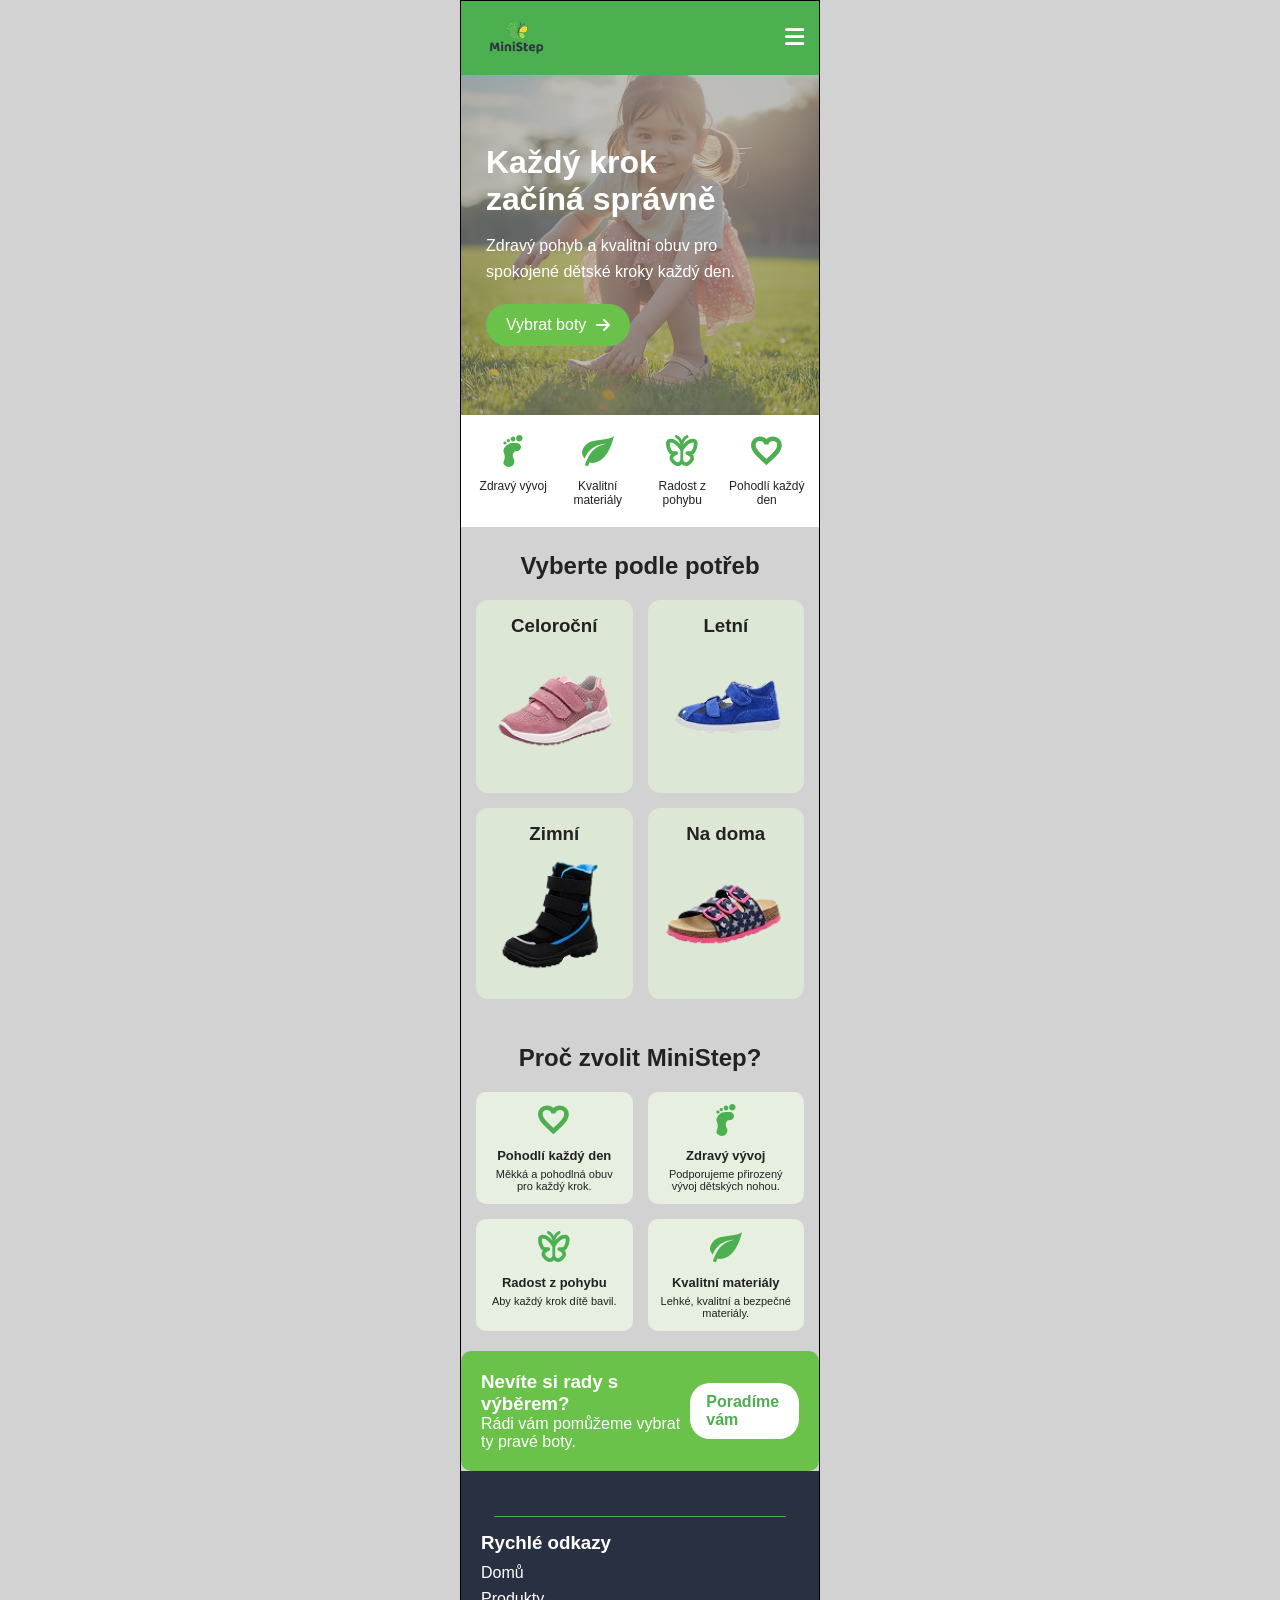
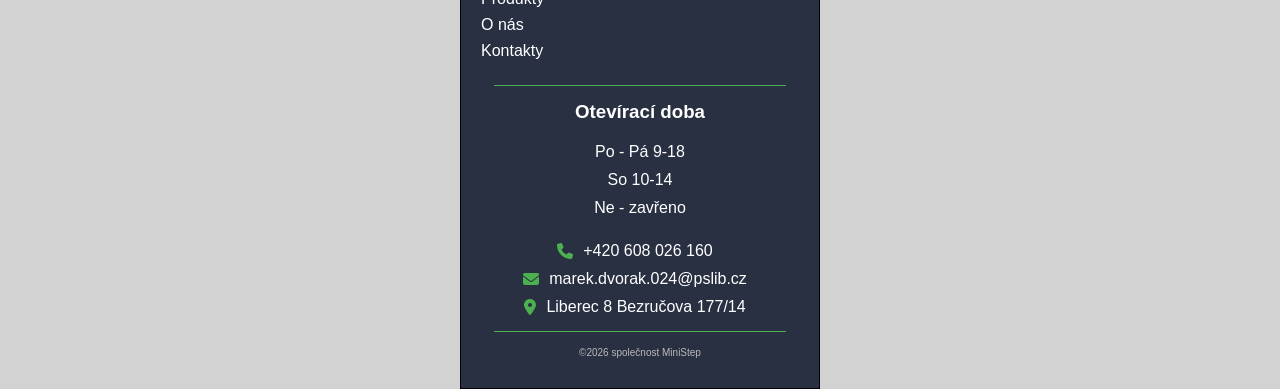
==== index.html @ 38d764ac "1" ====
<!DOCTYPE html>
<html lang="cs">
<head>
    <meta charset="UTF-8">
    <meta name="viewport" content="width=device-width, initial-scale=1.0">
    <title>MiniStep</title>
    <link rel="stylesheet" href="style.css">
    <link rel="stylesheet"
        href="https://cdnjs.cloudflare.com/ajax/libs/font-awesome/6.5.1/css/all.min.css">
</head>
<body>

<header>
    <div class="logo">
        <img src="Images/Home/Logo.png" alt="MiniStep">
    </div>

    <button class="menu-btn">
        <i class="fa-solid fa-bars"></i>
    </button>
</header>

<div class="mobile-menu" id="mobileMenu">
    <nav>
        <a href="index.html">Domů</a>
        <a href="Onas.html">O nás</a>
        <a href="produkty.html">Produkty</a>
        <a href="kontakt.html">Kontakty</a>
    </nav>

    <div class="menu-contact">
        <h3>Rychlý kontakt</h3>

        <p>📞 +420 608 026 160</p>
        <p>✉️ marek.dvorak024@spisbc.cz</p>
    </div>
</div>

<section class="hero">
    <div class="overlay">
        <h1>Každý krok<br>začíná správně</h1>

        <p>
            Zdravý pohyb a kvalitní obuv pro spokojené dětské kroky každý den.
        </p>

        <a  href="produkty.html" class="btn">
            Vybrat boty
            <i class="fa-solid fa-arrow-right"></i>
        </a>
    </div>
</section>

<section class="benefits-icons">

    <div class="icon-box">
        <img src="Images/Home/chodidlo.svg" alt="Zdravý vývoj" class="icon">
        <span>Zdravý vývoj</span>
    </div>

    <div class="icon-box">
       <img src="Images/Home/list.svg" alt="Kvalitní materiály" class="icon">
        <span>Kvalitní materiály</span>
    </div>

    <div class="icon-box">
       <img src="Images/Home/motýl.svg" alt="Radost z pohybu" class="icon">
        <span>Radost z pohybu</span>
    </div>

    <div class="icon-box">
        <img src="Images/Home/srdce.svg" alt="Pohodlí každý den" class="icon">
        <span>Pohodlí každý den</span>
    </div>

</section>

<section class="products">

    <h2>Vyberte podle potřeb</h2>

    <div class="product-grid">

        <div class="product-card">
            <h3>Celoroční</h3>
            <img src="Images/Home/Celorok.png" alt="">
        </div>

        <div class="product-card">
            <h3>Letní</h3>
            <img src="Images/Home/Letni.png" alt="">
        </div>

        <div class="product-card">
            <h3>Zimní</h3>
            <img src="Images/Home/Zimni.png" alt="">
        </div>

        <div class="product-card">
            <h3>Na doma</h3>
            <img src="Images/Home/Papuč.png" alt="">
        </div>

    </div>

</section>

<section class="why">

    <h2>Proč zvolit MiniStep?</h2>

    <div class="values-grid">

        <div class="value-box">
           <img src="Images/Home/srdce.svg" alt="Pohodlí každý den" class="icon">
            <h3>Pohodlí každý den</h3>
            <p>Měkká a pohodlná obuv pro každý krok.</p>
        </div>

        <div class="value-box">
           <img src="Images/Home/chodidlo.svg" alt="Zdravý vývoj" class="icon">
            <h3>Zdravý vývoj</h3>
            <p>Podporujeme přirozený vývoj dětských nohou.</p>
        </div>

        <div class="value-box">
           <img src="Images/Home/motýl.svg" alt="Radost z pohybu" class="icon">
            <h3>Radost z pohybu</h3>
            <p>Aby každý krok dítě bavil.</p>
        </div>

        <div class="value-box">
           <img src="Images/Home/list.svg" alt="Kvalitní materiály" class="icon">
            <h3>Kvalitní materiály</h3>
            <p>Lehké, kvalitní a bezpečné materiály.</p>
        </div>

    </div>

</section>

<section class="help-box">

    <div>
        <h3>Nevíte si rady s výběrem?</h3>
        <p>Rádi vám pomůžeme vybrat ty pravé boty.</p>
    </div>

    <a href="kontakt.html" class="btn-light">
        Poradíme vám
    </a>

</section>

<footer>

    <div class="footer-links">
        <div class="footer-line"></div>
        <h3>Rychlé odkazy</h3>
        <a href="index.html">Domů</a>
        <a href="produkty.html">Produkty</a>
        <a href="Onas.html">O nás</a>
        <a href="kontakt.html">Kontakty</a>
    </div>

    <div class="footer-line"></div>

    <div class="footer-hours">
        <h3>Otevírací doba</h3>
        <p>Po - Pá 9-18</p>
        <p>So 10-14</p>
        <p>Ne - zavřeno</p>
    </div>


    <div class="footer-contact">
        <p><i class="fa-solid fa-phone"></i> +420 608 026 160</p>
        <p><i class="fa-solid fa-envelope"></i> marek.dvorak.024@pslib.cz</p>
        <p><i class="fa-solid fa-location-dot"></i> Liberec 8 Bezručova 177/14</p>
    </div>

    <div class="footer-line"></div>

    <div class="footer-mini">
        <p> ©2026 společnost MiniStep</p>
    </div>
    
</footer>
</body>
</html>
---- style.css ----
*{
    margin:0;
    padding:0;
    box-sizing:border-box;
}

body{
    font-family:Arial, sans-serif;
    background:#d2d2d2;
    color:#222;
    max-width:360px;
    margin:0 auto;
    border: solid, 1px black;
}

header{
    background:#4caf50;
    padding:15px;
    display:flex;
    justify-content:space-between;
    align-items:center;
}

.logo img{
    height:40px;
}

.menu-btn{
    border:none;
    background:none;
    color:white;
    font-size:22px;
}

.hero{
    height:340px;
    background:url("Images/Home/Hero.jpg") center/cover;
    position:relative;
}

.overlay{
    background:rgba(0,0,0,.25);
    width:100%;
    height:100%;
    padding:40px 25px;
    display:flex;
    flex-direction:column;
    justify-content:center;
}

.hero h1{
    color:white;
    font-size:32px;
    margin-bottom:15px;
}

.hero p{
    color:white;
    margin-bottom:20px;
    line-height:1.6;
}

.btn{
    display:inline-flex;
    align-items:center;
    gap:10px;
    background:#6bc24a;
    color:white;
    text-decoration:none;
    padding:12px 20px;
    border-radius:25px;
    width:max-content;
}

.benefits-icons{
    display:grid;
    grid-template-columns:repeat(4,1fr);
    text-align:center;
    background:white;
    padding:20px 10px;
}

.icon{
    width:32px;
    height:32px;
    margin-bottom:8px;
}

.icon-box span{
    display:block;
    font-size:12px;
}

.products{
    padding:25px 15px;
}

.products h2{
    text-align:center;
    margin-bottom:20px;
    display:block;
    width:100%;
}

.product-grid{
    display:grid;
    grid-template-columns:1fr 1fr;
    gap:15px;
}

.product-card{
    background:#dce7d5;
    border-radius:12px;
    text-align:center;
    padding:15px;
}

.product-card img{
    width:100%;
}

.product-card h3{
    margin-bottom:10px;
}

.why{
    padding:20px 15px;
}

.why h2{
    text-align:center;
    margin-bottom:20px;
}

.why-grid{
    display:grid;
    grid-template-columns:1fr 1fr;
    gap:15px;
}

.why-card{
    background:#e5f0dd;
    padding:15px;
    border-radius:10px;
    display: flex;
    flex-direction: column;
    justify-content: center;  
    align-items: center;    
    text-align: center;
}

.why-card h3{
    color:#4caf50;
    margin-bottom:10px;
}

.help-box{
    background:#6bc24a;
    color:white;
    margin:20px px;
    border-radius:10px;
    padding:20px;
    display:flex;
    justify-content:space-between;
    align-items:center;
}

.btn-light{
    background:white;
    color:#4caf50;
    text-decoration:none;
    padding:10px 16px;
    border-radius:20px;
    font-weight:bold;
}

footer{
    background:#293042;
    color:white;
    padding:30px 20px;
}

footer h3{
    margin-bottom:10px;
}

.footer-links{
    margin-bottom:25px;
}

.footer-links a{
    display:block;
    color:white;
    text-decoration:none;
    margin-bottom:8px;
}

.footer-hours{
    margin-bottom:25px;
       display: flex;
    flex-direction: column;
    justify-content: center;  
    align-items: center;    
    text-align: center;
    gap: 10px;
}

.footer-contact p {
    margin-right: 10px;
    display: flex;
    flex-direction: row;
    justify-content: center;  
    align-items: center;    
    text-align: center;
    margin-top: 10px;
}

.footer-contact i{
    color: #4CAF50; 
    margin-right: 10px;
}







/*MENU ROZKLIK*/
.mobile-menu{
    position:fixed;
    top:0;
    right:-250px;
    width:250px;
    height:100vh;
    background:#eef2e8;
    z-index:999;
    transition:0.3s;

    display:flex;
    flex-direction:column;
    padding-top:80px;
    padding-left:20px;
}

.mobile-menu.active{
    right:0;
}

.mobile-menu a{
    text-decoration:none;
    color:#333;
    font-size:20px;
    margin:15px 0;
}













/*KONTAKTY PAGE*/
.contact-page{
    padding:20px 15px;
}

.contact-info{
    margin-bottom:25px;
}

.contact-info h1{
    margin-bottom:15px;
    font-size:30px;
}

.contact-info p{
    line-height:1.7;
    margin-bottom:25px;
}

.contact-item{
    display:flex;
    align-items:center;
    gap:12px;
    margin-bottom:18px;
    color:#333;
}

.contact-item i{
    color:#4caf50;
    width:20px;
}

.contact-form-box{
    background:#f8f8f8;
    border:2px solid #4b4b4b;
    padding:20px;
    .send-btn{
    display:block;
    margin-left:auto;
    margin-top:0px;
    background:#59c153;
    color:white;
    border:black,solid;
    padding:10px 25px;
    border-radius:20px;
    cursor:pointer;
    font-weight:bold
}

}

.contact-form-box h2{
    margin-bottom:10px;
}

.contact-form-box p{
    margin-bottom:20px;
    color:#555;
}

.contact-form-box label{
    display:block;
    margin-bottom:8px;
    margin-top:15px;
    font-weight:600;
}

.contact-form-box input,
.contact-form-box textarea{
    width:100%;
    border:1px solid #999;
    padding:12px;
    font-size:16px;
    background:white;
}

.contact-form-box textarea{
    resize:vertical;
}


.send-btn:hover{
    opacity:.9;
}











/*O NÁS PAGE*/
.about-banner{
    height:160px;
    background:url("img/about.jpg") center center/cover;
    position:relative;
}

.about-overlay{
    position:absolute;
    bottom:15px;
    left:15px;
    color:white;
}

.about-overlay h1{
    font-size:24px;
    margin-bottom:5px;
}

.about-overlay p{
    font-size:13px;
    max-width:180px;
}

.about-section{
    padding:15px;
}

.about-section h2{
    font-size:18px;
    margin-bottom:10px;
}

.about-section p{
    line-height:1.5;
    font-size:14px;
}

.values-grid{
    display:grid;
    grid-template-columns:1fr 1fr;
    gap:15px;
}

.value-box{
    background:#e7efe0;
    border-radius:10px;
    padding:12px;
    text-align:center;
}

.value-box i{
    color:#62bf48;
    font-size:28px;
    margin-bottom:8px;
}

.value-box h3{
    font-size:13px;
    margin-bottom:5px;
}

.value-box p{
    font-size:11px;
}

.reasons{
    display:flex;
    gap:10px;
    padding:15px;
    align-items:center;
}

.reasons-text{
    flex:1;
}

.reasons-text ul{
    list-style:none;
    padding:0;
}

.reasons-text li{
    margin-bottom:10px;
    font-size:13px;
}

.reasons-image{
    width:110px;
}

.reasons-image img{
    width:100%;
    border-radius:10px;
}












/*PRODUKTY PAGE*/
main{
    padding:40px;
    max-width:1200px;
    margin:auto;
}

main h1{
    font-size:42px;
    margin-bottom:10px;
}

main p{
    color:#666;
}

.filters{
    display:flex;
    gap:15px;
    margin:30px 0;
}

.filters select{
    flex:1;
    padding:15px 20px;
    border:none;
    border-radius:25px;
    background:#dce8d3;
    font-size:16px;
    font-weight:600;
    color:#222;
    cursor:pointer;
    appearance:none;
}

.products-page{
    display:grid;
    grid-template-columns: repeat(2, 1fr);
    gap:15px;
}

.card{
    background:white;
    border-radius:12px;
    padding:20px;
    text-align:center;
    box-shadow:0 2px 8px rgba(0,0,0,.08);
    transition:.2s;
    border:1px solid #e2e2e2;
}

.card:hover{
    transform:translateY(-5px);
}

.card img{
    width:100%;
    height:160px;
    object-fit:contain;
    margin-bottom:15px;
}

.card h3{
    font-size:16px;
    margin-bottom:8px;
}

.card p{
    margin-bottom:10px;
    color:#666;
}

.card span{
    font-size:18px;
    font-weight:bold;
    color:#222;
}

.load-btn{
    display:block;
    margin:35px auto;
    padding:15px 35px;
    background:#5d8f3a;
    color:white;
    border:none;
    border-radius:30px;
    font-size:16px;
    cursor:pointer;
}

.load-btn:hover{
    background:#4f7c31;
}

.about-overlay{
    color:#222;
}
.product-link{
    text-decoration:none;
    color:inherit;
}








/*IKONY ZAROVNANI ATD*/
.price-row {
    display: flex;
    justify-content: space-between;
    align-items: center;
    margin-top: 10px;
}

.icons {
    display: flex;
    gap: 10px;
    font-size: 18px;
    cursor: pointer;
    color: #4CAF50;
}







/* RECTANGLY VE FOOTERU*/
.footer-line{
  width:92%;
  height:1px;
  margin:15px auto;
  border-radius:3px;
  background:#4CAF50;
}

.footer-mini{
    width: 100%;
    display: flex;
    justify-content: center;
    font-size: 10px;
    color: #bababa;
} 

.filter-select{
    flex:1;
    position:relative;
}

.filter-select select{
    width:100%;
    padding:15px 40px 15px 20px;
    border:none;
    border-radius:25px;
    background:#dce8d3;
    appearance:none;
    font-size:16px;
    font-weight:600;
    cursor:pointer;
}

.filter-select i{
    position:absolute;
    right:15px;
    top:50%;
    transform:translateY(-50%);
    pointer-events:none;
}
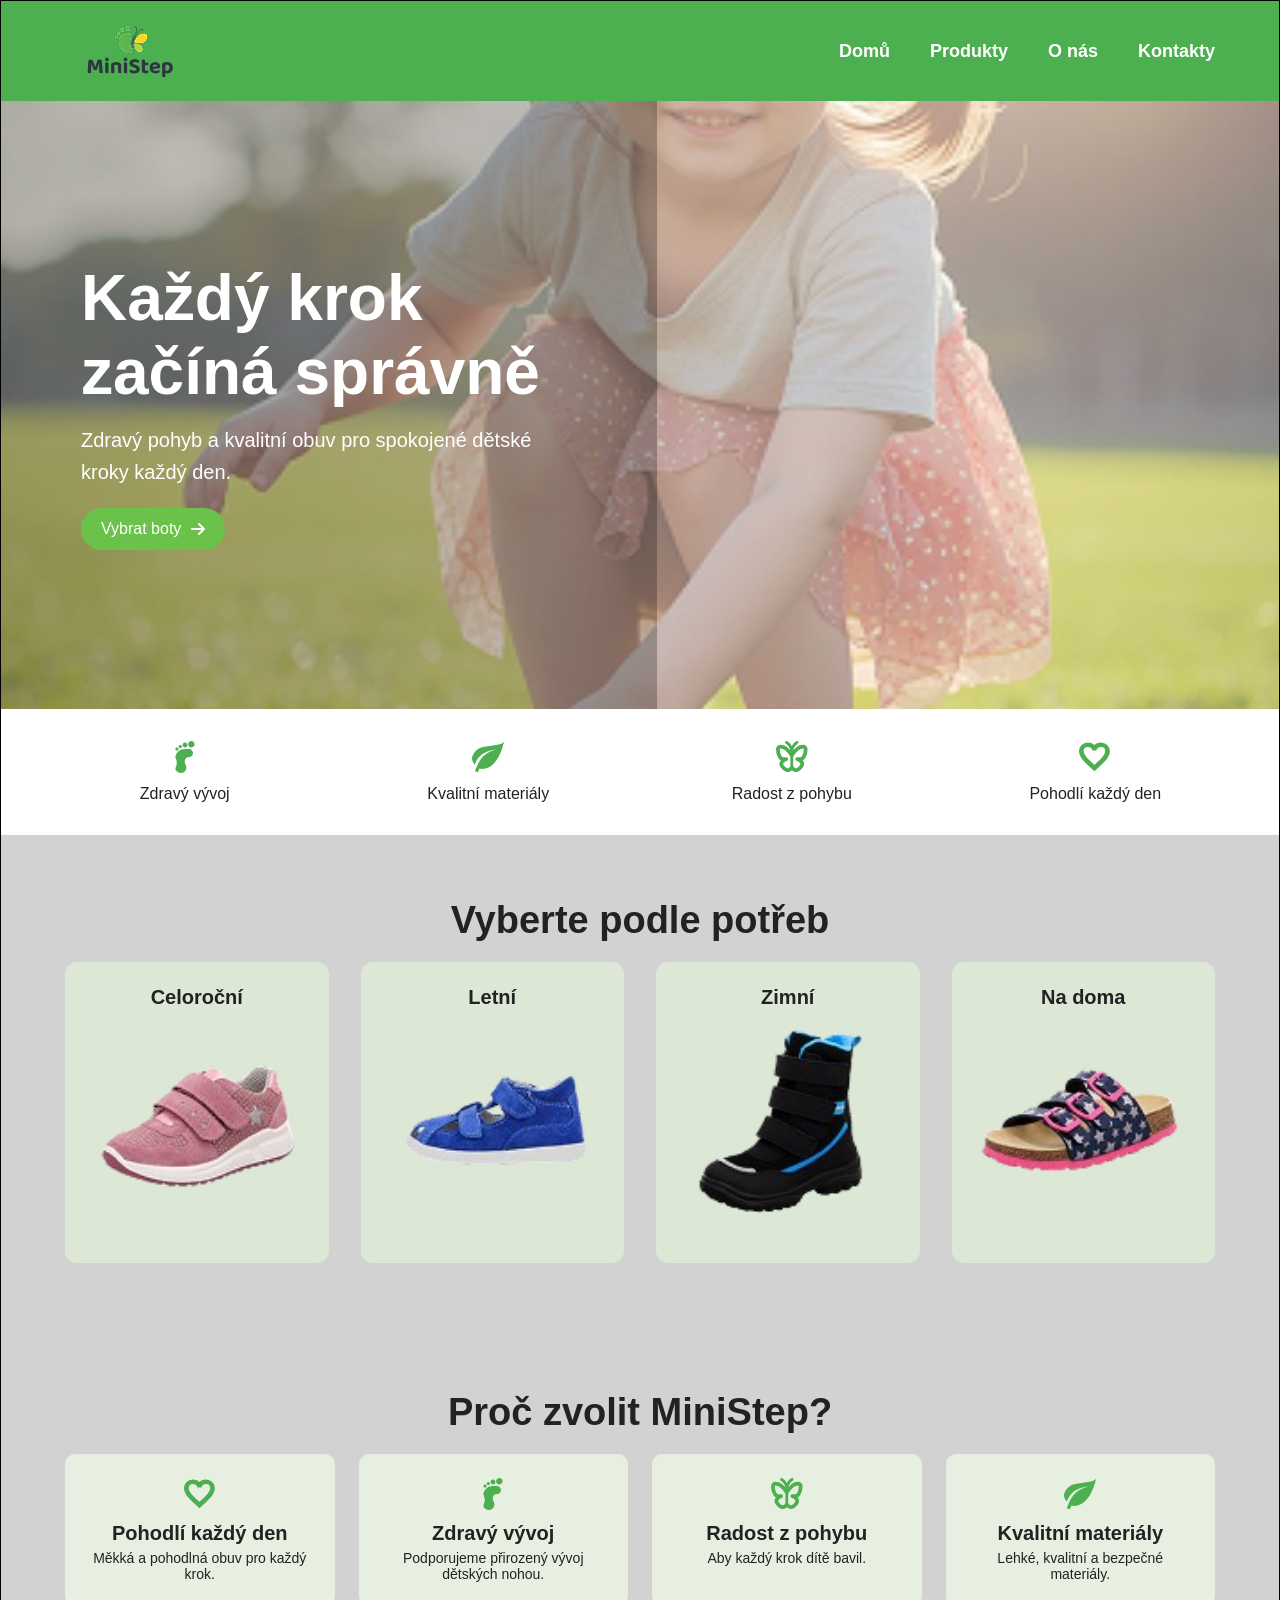
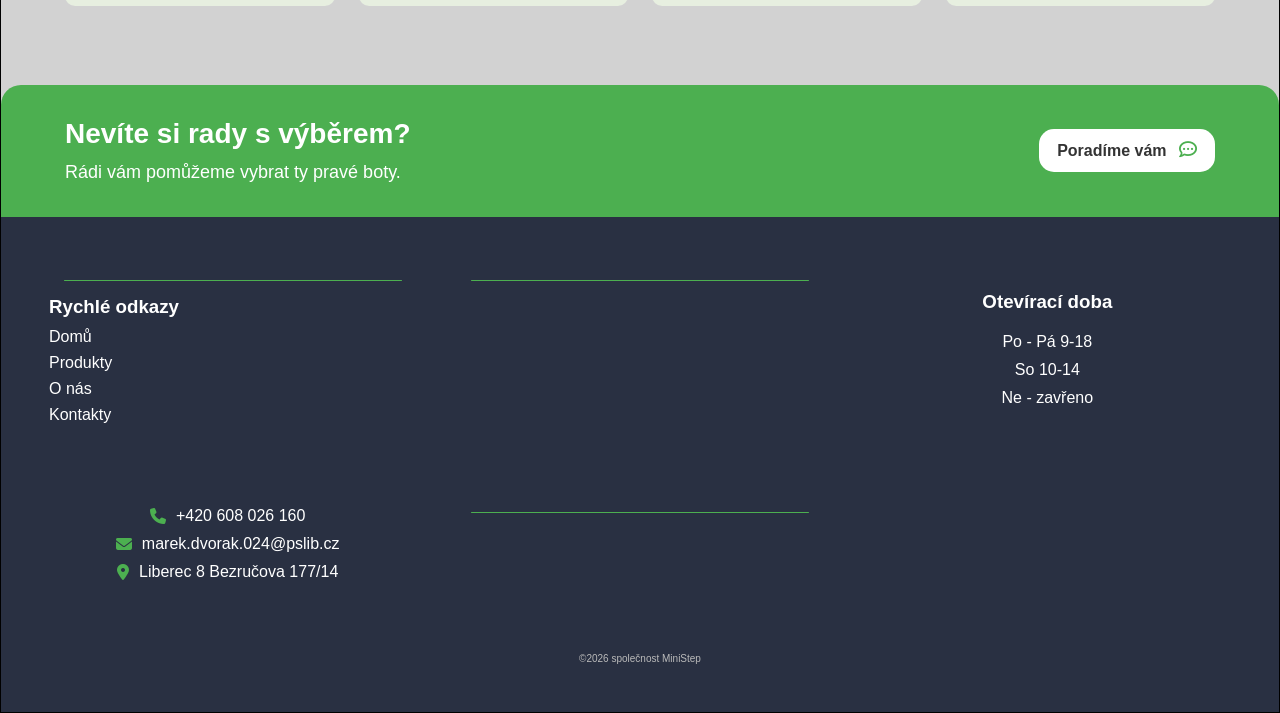
==== commit d184a065: "." ====
--- a/index.html
+++ b/index.html
@@ -4,20 +4,31 @@
     <meta charset="UTF-8">
     <meta name="viewport" content="width=device-width, initial-scale=1.0">
     <title>MiniStep</title>
+
     <link rel="stylesheet" href="style.css">
+
     <link rel="stylesheet"
-        href="https://cdnjs.cloudflare.com/ajax/libs/font-awesome/6.5.1/css/all.min.css">
+    href="https://cdnjs.cloudflare.com/ajax/libs/font-awesome/6.5.1/css/all.min.css">
 </head>
 <body>
 
 <header>
+
     <div class="logo">
         <img src="Images/Home/Logo.png" alt="MiniStep">
     </div>
+
+    <nav class="desktop-nav">
+        <a href="index.html">Domů</a>
+        <a href="produkty.html">Produkty</a>
+        <a href="Onas.html">O nás</a>
+        <a href="kontakt.html">Kontakty</a>
+    </nav>
 
     <button class="menu-btn">
         <i class="fa-solid fa-bars"></i>
     </button>
+
 </header>
 
 <div class="mobile-menu" id="mobileMenu">
@@ -38,16 +49,18 @@
 
 <section class="hero">
     <div class="overlay">
+
         <h1>Každý krok<br>začíná správně</h1>
 
         <p>
             Zdravý pohyb a kvalitní obuv pro spokojené dětské kroky každý den.
         </p>
 
-        <a  href="produkty.html" class="btn">
+        <a href="produkty.html" class="btn">
             Vybrat boty
             <i class="fa-solid fa-arrow-right"></i>
         </a>
+
     </div>
 </section>
 
@@ -59,12 +72,12 @@
     </div>
 
     <div class="icon-box">
-       <img src="Images/Home/list.svg" alt="Kvalitní materiály" class="icon">
+        <img src="Images/Home/list.svg" alt="Kvalitní materiály" class="icon">
         <span>Kvalitní materiály</span>
     </div>
 
     <div class="icon-box">
-       <img src="Images/Home/motýl.svg" alt="Radost z pohybu" class="icon">
+        <img src="Images/Home/motýl.svg" alt="Radost z pohybu" class="icon">
         <span>Radost z pohybu</span>
     </div>
 
@@ -112,25 +125,25 @@
     <div class="values-grid">
 
         <div class="value-box">
-           <img src="Images/Home/srdce.svg" alt="Pohodlí každý den" class="icon">
+            <img src="Images/Home/srdce.svg" alt="Pohodlí každý den" class="icon">
             <h3>Pohodlí každý den</h3>
             <p>Měkká a pohodlná obuv pro každý krok.</p>
         </div>
 
         <div class="value-box">
-           <img src="Images/Home/chodidlo.svg" alt="Zdravý vývoj" class="icon">
+            <img src="Images/Home/chodidlo.svg" alt="Zdravý vývoj" class="icon">
             <h3>Zdravý vývoj</h3>
             <p>Podporujeme přirozený vývoj dětských nohou.</p>
         </div>
 
         <div class="value-box">
-           <img src="Images/Home/motýl.svg" alt="Radost z pohybu" class="icon">
+            <img src="Images/Home/motýl.svg" alt="Radost z pohybu" class="icon">
             <h3>Radost z pohybu</h3>
             <p>Aby každý krok dítě bavil.</p>
         </div>
 
         <div class="value-box">
-           <img src="Images/Home/list.svg" alt="Kvalitní materiály" class="icon">
+            <img src="Images/Home/list.svg" alt="Kvalitní materiály" class="icon">
             <h3>Kvalitní materiály</h3>
             <p>Lehké, kvalitní a bezpečné materiály.</p>
         </div>
@@ -148,6 +161,7 @@
 
     <a href="kontakt.html" class="btn-light">
         Poradíme vám
+        <i class="fa-regular fa-comment-dots"></i>
     </a>
 
 </section>
@@ -157,6 +171,7 @@
     <div class="footer-links">
         <div class="footer-line"></div>
         <h3>Rychlé odkazy</h3>
+
         <a href="index.html">Domů</a>
         <a href="produkty.html">Produkty</a>
         <a href="Onas.html">O nás</a>
@@ -167,11 +182,11 @@
 
     <div class="footer-hours">
         <h3>Otevírací doba</h3>
+
         <p>Po - Pá 9-18</p>
         <p>So 10-14</p>
         <p>Ne - zavřeno</p>
     </div>
-
 
     <div class="footer-contact">
         <p><i class="fa-solid fa-phone"></i> +420 608 026 160</p>
@@ -182,9 +197,10 @@
     <div class="footer-line"></div>
 
     <div class="footer-mini">
-        <p> ©2026 společnost MiniStep</p>
-    </div>
-    
+        <p>©2026 společnost MiniStep</p>
+    </div>
+
 </footer>
+
 </body>
-</html> +</html>
--- a/style.css
+++ b/style.css
@@ -8,9 +8,8 @@
     font-family:Arial, sans-serif;
     background:#d2d2d2;
     color:#222;
-    max-width:360px;
     margin:0 auto;
-    border: solid, 1px black;
+    border: solid 1px black;
 }
 
 header{
@@ -132,46 +131,50 @@
     margin-bottom:20px;
 }
 
-.why-grid{
-    display:grid;
-    grid-template-columns:1fr 1fr;
-    gap:15px;
-}
-
-.why-card{
-    background:#e5f0dd;
-    padding:15px;
-    border-radius:10px;
-    display: flex;
-    flex-direction: column;
-    justify-content: center;  
-    align-items: center;    
-    text-align: center;
-}
-
 .why-card h3{
     color:#4caf50;
     margin-bottom:10px;
 }
 
 .help-box{
-    background:#6bc24a;
-    color:white;
-    margin:20px px;
-    border-radius:10px;
-    padding:20px;
+    background:#4CAF50;
+    color:white;
+    margin-top:15px;
+    border-top-right-radius:20px;
+    border-top-left-radius:20px;
+    padding:12px 20px;
     display:flex;
     justify-content:space-between;
     align-items:center;
+    gap:15px;
+}
+
+.help-box h3{
+    font-size:18px;
+    margin-bottom:10px;
+    line-height:1.2;
+}
+
+.help-box p{
+    font-size:14px;
+    line-height:1.4;
+    margin:0;
 }
 
 .btn-light{
     background:white;
-    color:#4caf50;
+    color:#333;
     text-decoration:none;
-    padding:10px 16px;
-    border-radius:20px;
+    padding:12px 18px;
+    border-radius:15px;
     font-weight:bold;
+    white-space:nowrap;
+}
+
+.btn-light i{
+    color:#4CAF50;
+    font-size:18px;
+    margin-left:8px;
 }
 
 footer{
@@ -197,12 +200,12 @@
 
 .footer-hours{
     margin-bottom:25px;
-       display: flex;
-    flex-direction: column;
-    justify-content: center;  
-    align-items: center;    
-    text-align: center;
-    gap: 10px;
+    display:flex;
+    flex-direction:column;
+    justify-content:center;
+    align-items:center;
+    text-align:center;
+    gap:10px;
 }
 
 .footer-contact p {
@@ -220,13 +223,6 @@
     margin-right: 10px;
 }
 
-
-
-
-
-
-
-/*MENU ROZKLIK*/
 .mobile-menu{
     position:fixed;
     top:0;
@@ -254,18 +250,6 @@
     margin:15px 0;
 }
 
-
-
-
-
-
-
-
-
-
-
-
-
 /*KONTAKTY PAGE*/
 .contact-page{
     padding:20px 15px;
@@ -302,19 +286,6 @@
     background:#f8f8f8;
     border:2px solid #4b4b4b;
     padding:20px;
-    .send-btn{
-    display:block;
-    margin-left:auto;
-    margin-top:0px;
-    background:#59c153;
-    color:white;
-    border:black,solid;
-    padding:10px 25px;
-    border-radius:20px;
-    cursor:pointer;
-    font-weight:bold
-}
-
 }
 
 .contact-form-box h2{
@@ -346,25 +317,27 @@
     resize:vertical;
 }
 
+.send-btn{
+    display:block;
+    margin-left:auto;
+    margin-top:15px;
+    background:#59c153;
+    color:white;
+    border:1px solid black;
+    padding:10px 25px;
+    border-radius:20px;
+    cursor:pointer;
+    font-weight:bold
+}
 
 .send-btn:hover{
     opacity:.9;
 }
 
-
-
-
-
-
-
-
-
-
-
 /*O NÁS PAGE*/
 .about-banner{
-    height:160px;
-    background:url("img/about.jpg") center center/cover;
+    height:190px;
+    background:url("Images/Home/onas.jpg") center center/cover;
     position:relative;
 }
 
@@ -378,11 +351,13 @@
 .about-overlay h1{
     font-size:24px;
     margin-bottom:5px;
+    color: white;
 }
 
 .about-overlay p{
-    font-size:13px;
+    font-size:16px;
     max-width:180px;
+    color: white;
 }
 
 .about-section{
@@ -390,13 +365,13 @@
 }
 
 .about-section h2{
-    font-size:18px;
+    font-size:24px;
     margin-bottom:10px;
 }
 
 .about-section p{
     line-height:1.5;
-    font-size:14px;
+    font-size:16px;
 }
 
 .values-grid{
@@ -449,24 +424,13 @@
 }
 
 .reasons-image{
-    width:110px;
+    width:140px;
 }
 
 .reasons-image img{
     width:100%;
     border-radius:10px;
 }
-
-
-
-
-
-
-
-
-
-
-
 
 /*PRODUKTY PAGE*/
 main{
@@ -565,56 +529,44 @@
 .about-overlay{
     color:#222;
 }
+
 .product-link{
     text-decoration:none;
     color:inherit;
 }
 
-
-
-
-
-
-
-
 /*IKONY ZAROVNANI ATD*/
-.price-row {
-    display: flex;
-    justify-content: space-between;
-    align-items: center;
-    margin-top: 10px;
-}
-
-.icons {
-    display: flex;
-    gap: 10px;
-    font-size: 18px;
-    cursor: pointer;
-    color: #4CAF50;
-}
-
-
-
-
-
-
-
-/* RECTANGLY VE FOOTERU*/
+.price-row{
+    display:flex;
+    justify-content:space-between;
+    align-items:center;
+    margin-top:10px;
+}
+
+.icons{
+    display:flex;
+    gap:10px;
+    font-size:18px;
+    cursor:pointer;
+    color:#4CAF50;
+}
+
+/*RECTANGLY VE FOOTERU*/
 .footer-line{
-  width:92%;
-  height:1px;
-  margin:15px auto;
-  border-radius:3px;
-  background:#4CAF50;
+    width:92%;
+    height:1px;
+    margin:15px auto;
+    border-radius:3px;
+    background:#4CAF50;
 }
 
 .footer-mini{
-    width: 100%;
-    display: flex;
-    justify-content: center;
-    font-size: 10px;
-    color: #bababa;
-} 
+    width:100%;
+    display:flex;
+    justify-content:center;
+    font-size:10px;
+    color:#bababa;
+}
 
 .filter-select{
     flex:1;
@@ -641,16 +593,332 @@
     pointer-events:none;
 }
 
-
-
-
-
-
-
-
-
-
-
-
-
-
+.contact-image{
+    display:none;
+}
+
+
+
+
+/* DESKTOP */
+
+.desktop-nav{
+    display:none;
+}
+
+@media (min-width:1024px){
+
+body{
+    max-width:88rem; /* 1400px */
+    margin:auto;
+}
+
+/* HEADER */
+
+header{
+    padding:1rem 4rem;
+    display:flex;
+    justify-content:space-between;
+    align-items:center;
+}
+
+.logo img{
+    height:4rem;
+}
+
+.menu-btn{
+    display:none;
+}
+
+.desktop-nav{
+    display:flex;
+    gap:2.5rem;
+}
+
+.desktop-nav a{
+    text-decoration:none;
+    color:white;
+    font-size:1.125rem;
+    font-weight:600;
+}
+
+/* HERO */
+
+.hero{
+    height:38rem;
+}
+
+.overlay{
+    padding:5rem;
+    max-width:41rem;
+}
+
+.hero h1{
+    font-size:4rem;
+}
+
+.hero p{
+    font-size:1.25rem;
+    max-width:31rem;
+}
+
+/* IKONY */
+
+.benefits-icons{
+    padding:2rem;
+}
+
+.icon-box span{
+    font-size:1rem;
+}
+
+/* PRODUKTY (INDEX) */
+
+.products{
+    padding:4rem;
+}
+
+.products h2{
+    font-size:2.375rem;
+}
+
+.product-grid{
+    grid-template-columns:repeat(4,1fr);
+    gap:2rem;
+}
+
+.product-card{
+    padding:1.5rem;
+}
+
+.product-card h3{
+    font-size:1.25rem;
+}
+
+/* WHY */
+
+.why{
+    padding:4rem;
+}
+
+.why h2{
+    font-size:2.375rem;
+}
+
+.values-grid{
+    grid-template-columns:repeat(4,1fr);
+    gap:1.5rem;
+}
+
+.value-box{
+    padding:1.5rem;
+}
+
+.value-box h3{
+    font-size:1.25rem;
+}
+
+.value-box p{
+    font-size:0.875rem;
+}
+
+.help-box{
+    padding:2rem 4rem;
+}
+
+.help-box h3{
+    font-size:1.75rem;
+}
+
+.help-box p{
+    font-size:1.125rem;
+}
+
+/* ABOUT HOME */
+
+.about-home{
+    display:grid;
+    grid-template-columns:1fr 1fr 1fr;
+    margin:4rem;
+    background:#eef5e7;
+    border-radius:1.25rem;
+    overflow:hidden;
+}
+
+.about-box{
+    padding:2.5rem;
+}
+
+.about-box h2{
+    font-size:2.5rem;
+    margin-bottom:1.25rem;
+}
+
+.about-box p{
+    font-size:1.125rem;
+    line-height:1.8;
+    margin-bottom:1.5rem;
+}
+
+.about-reasons{
+    padding:2.5rem;
+}
+
+.about-reasons h3{
+    font-size:1.75rem;
+    margin-bottom:1.25rem;
+}
+
+.about-reasons ul{
+    list-style:none;
+    line-height:2;
+    font-size:1.125rem;
+}
+
+/* CONTACT */
+
+.contact-page{
+    display:grid;
+    grid-template-columns:1fr 1fr;
+    gap:5rem;
+    padding:4rem;
+    align-items:start;
+}
+
+.contact-info h1{
+    font-size:3rem;
+    margin-bottom:1.25rem;
+}
+
+.contact-info p{
+    font-size:1.125rem;
+    line-height:1.8;
+}
+
+.contact-item{
+    margin-top:1.5rem;
+}
+
+.contact-image{
+    display:block;
+    margin-top:auto;
+    padding-top:2.5rem;
+}
+
+.contact-image img{
+    width:100%;
+    max-width:31rem;
+    border-radius:1.25rem;
+}
+
+.contact-form-box{
+    padding:2.5rem;
+}
+
+/* ABOUT PAGE */
+
+.about-banner{
+    height:22rem;
+}
+
+.about-overlay h1{
+    font-size:3.25rem;
+}
+
+.about-overlay p{
+    font-size:1.25rem;
+    max-width:31rem;
+}
+
+.about-section{
+    padding:4rem;
+}
+
+.about-section h2{
+    font-size:2.5rem;
+}
+
+.about-section p{
+    font-size:1.125rem;
+}
+
+/* REASONS */
+
+.reasons{
+    padding:4rem;
+    gap:4rem;
+}
+
+.reasons-text h2{
+    margin-bottom:1.5rem;
+    font-size:2.25rem;
+}
+
+.reasons-text li{
+    font-size:1.125rem;
+}
+
+.reasons-image{
+    width:22rem;
+}
+
+/* PRODUCTS PAGE */
+
+.products-section{
+    padding:2.5rem 4rem;
+}
+
+.filters{
+    max-width:37.5rem;
+}
+
+.products-page{
+    grid-template-columns:repeat(3,1fr);
+    gap:1.5rem;
+}
+
+.card{
+    padding:1.5rem;
+}
+
+.card img{
+    height:14rem;
+}
+
+.card h3{
+    font-size:1.25rem;
+}
+
+/* PRODUCT DETAIL */
+
+.produkt-detail{
+    display:grid;
+    grid-template-columns:1fr 1fr;
+    gap:4rem;
+    padding:4rem;
+}
+
+.produkt-info h2{
+    font-size:2.625rem;
+}
+
+.cena{
+    font-size:2rem;
+    font-weight:bold;
+}
+
+/* FOOTER */
+
+footer{
+    display:grid;
+    grid-template-columns:1fr 1fr 1fr;
+    gap:2.5rem;
+    padding:3rem;
+}
+
+.footer-mini{
+    grid-column:1/-1;
+    margin-top:2rem;
+}
+
+}
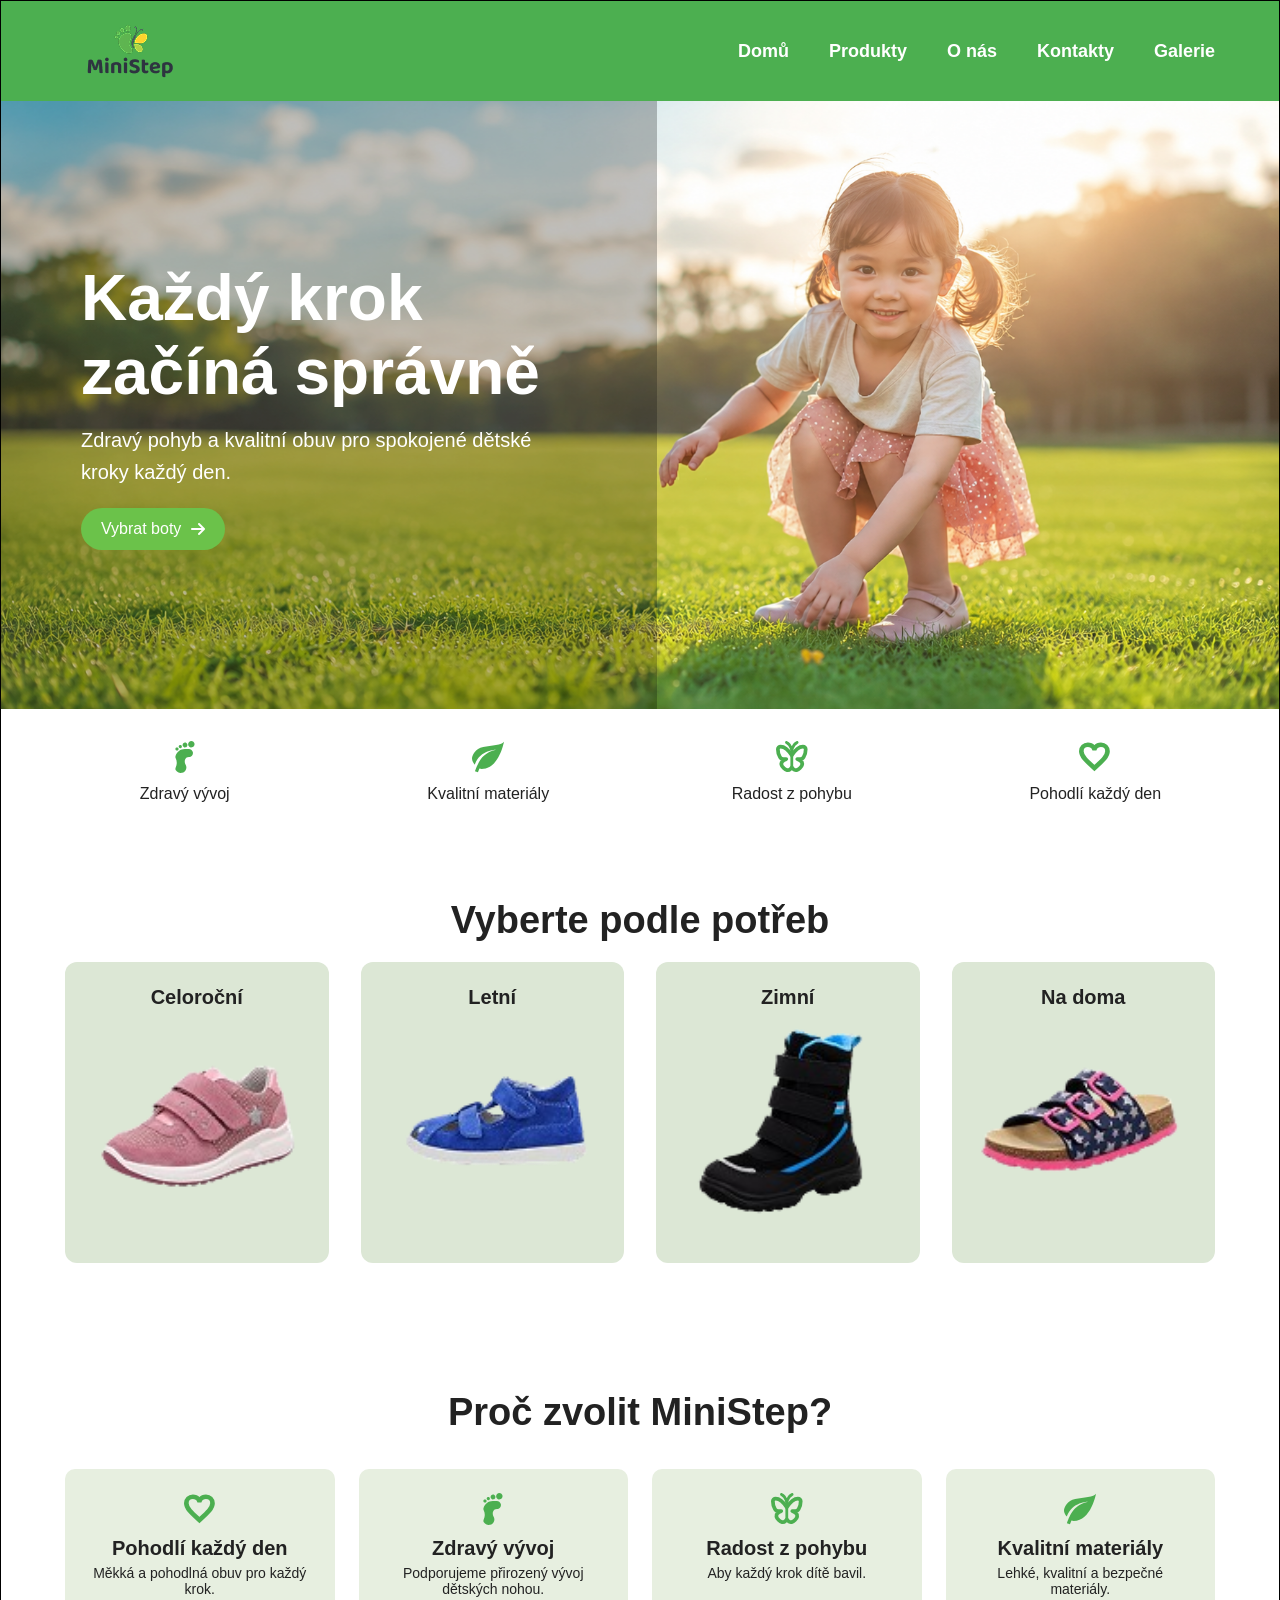
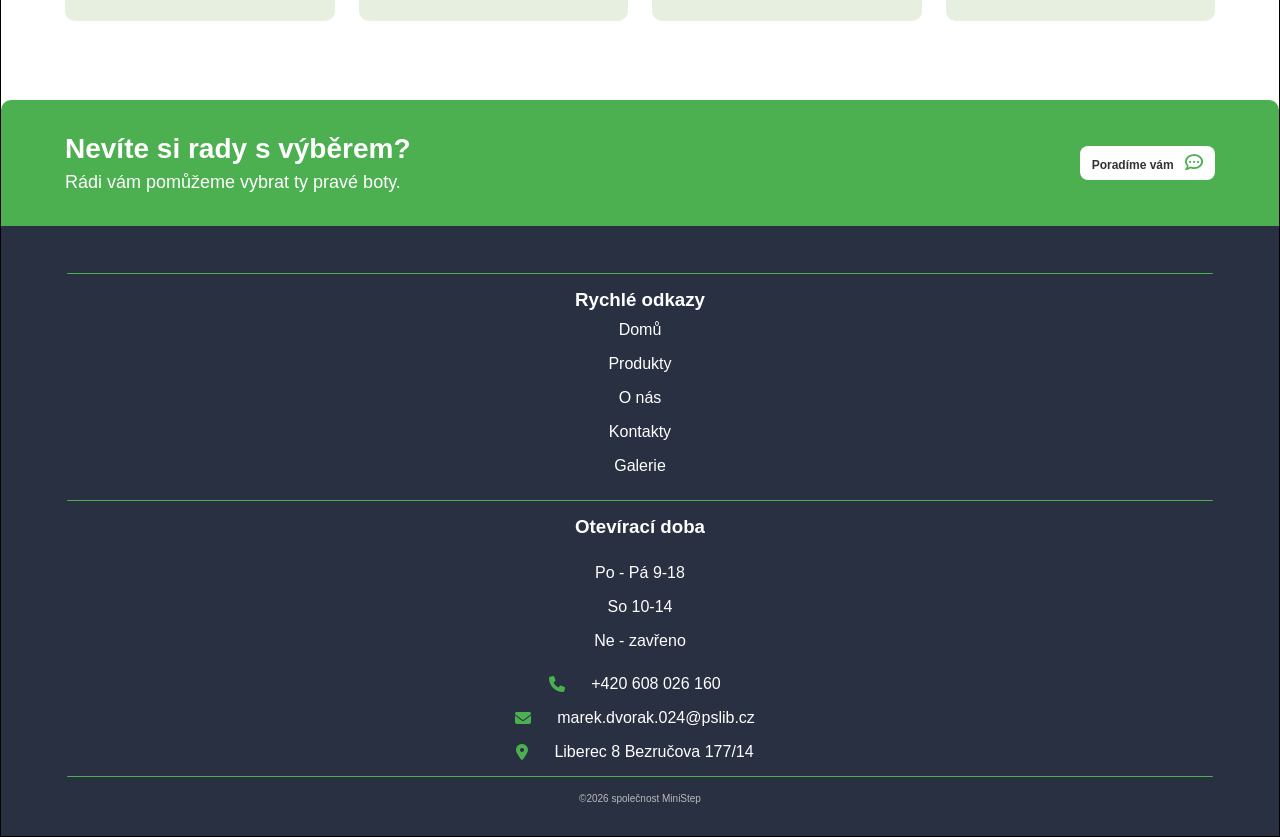
==== commit 478ee602: "." ====
--- a/index.html
+++ b/index.html
@@ -23,6 +23,7 @@
         <a href="produkty.html">Produkty</a>
         <a href="Onas.html">O nás</a>
         <a href="kontakt.html">Kontakty</a>
+        <a href="galerie.html">Galerie</a>
     </nav>
 
     <button class="menu-btn">
@@ -32,18 +33,19 @@
 </header>
 
 <div class="mobile-menu" id="mobileMenu">
-    <nav>
+    <nav class="desktop-nav">
         <a href="index.html">Domů</a>
+        <a href="produkty.html">Produkty</a>
         <a href="Onas.html">O nás</a>
-        <a href="produkty.html">Produkty</a>
         <a href="kontakt.html">Kontakty</a>
+        <a href="galerie.html">Galerie</a>
     </nav>
-
+    
     <div class="menu-contact">
         <h3>Rychlý kontakt</h3>
 
-        <p>📞 +420 608 026 160</p>
-        <p>✉️ marek.dvorak024@spisbc.cz</p>
+        <p><i class="fa-solid fa-phone"></i> +420 608 026 160</p>
+        <p><i class="fa-regular fa-envelope"></i>marek.dvorak024@pslib.cz</p>
     </div>
 </div>
 
@@ -176,6 +178,7 @@
         <a href="produkty.html">Produkty</a>
         <a href="Onas.html">O nás</a>
         <a href="kontakt.html">Kontakty</a>
+        <a href="galerie.html">Galerie</a>
     </div>
 
     <div class="footer-line"></div>
@@ -202,5 +205,7 @@
 
 </footer>
 
+<script src="script.js"></script>
+
 </body>
 </html>
--- a/style.css
+++ b/style.css
@@ -3,13 +3,12 @@
     padding:0;
     box-sizing:border-box;
 }
-
 body{
     font-family:Arial, sans-serif;
-    background:#d2d2d2;
+    background:#ffffff;
     color:#222;
     margin:0 auto;
-    border: solid 1px black;
+    border:1px solid black;
 }
 
 header{
@@ -32,20 +31,25 @@
 }
 
 .hero{
-    height:340px;
-    background:url("Images/Home/Hero.jpg") center/cover;
+    background-image:url("Images/Home/Hero.png");
+    background-position:70% center;
+    background-repeat:no-repeat;
+    background-size:cover;
     position:relative;
-}
+    min-height:60vh;
+}
+
 
 .overlay{
+    position:absolute;
+    inset:0;
     background:rgba(0,0,0,.25);
-    width:100%;
-    height:100%;
     padding:40px 25px;
     display:flex;
     flex-direction:column;
     justify-content:center;
 }
+
 
 .hero h1{
     color:white;
@@ -123,9 +127,10 @@
 }
 
 .why{
-    padding:20px 15px;
-}
-
+    display:flex;
+    flex-direction:column;
+    gap:15px;
+}
 .why h2{
     text-align:center;
     margin-bottom:20px;
@@ -140,34 +145,38 @@
     background:#4CAF50;
     color:white;
     margin-top:15px;
-    border-top-right-radius:20px;
-    border-top-left-radius:20px;
-    padding:12px 20px;
+    border-radius:10px 10px 0 0;
+    padding:14px 12px;
     display:flex;
     justify-content:space-between;
     align-items:center;
-    gap:15px;
-}
+    gap:12px;
+}
+
 
 .help-box h3{
-    font-size:18px;
-    margin-bottom:10px;
+    font-size:15px;
+    margin:0 0 6px;
     line-height:1.2;
-}
+    font-weight:700;
+}
+
 
 .help-box p{
-    font-size:14px;
-    line-height:1.4;
+    font-size:12px;
+    line-height:1.3;
     margin:0;
 }
+
 
 .btn-light{
     background:white;
     color:#333;
     text-decoration:none;
-    padding:12px 18px;
-    border-radius:15px;
+    padding:8px 12px;
+    border-radius:8px;
     font-weight:bold;
+    font-size:12px;
     white-space:nowrap;
 }
 
@@ -225,30 +234,62 @@
 
 .mobile-menu{
     position:fixed;
-    top:0;
-    right:-250px;
-    width:250px;
-    height:100vh;
-    background:#eef2e8;
+    top:4.7rem;
+    right:-100%;
+    width:15rem;
+    height:90vh;
+    background:#f5f5f5;
     z-index:999;
-    transition:0.3s;
-
+    transition:.3s;
     display:flex;
     flex-direction:column;
-    padding-top:80px;
-    padding-left:20px;
 }
 
 .mobile-menu.active{
     right:0;
 }
 
-.mobile-menu a{
+.mobile-menu nav{
+    flex:1;
+    display:flex;
+    flex-direction:column;
+    justify-content:flex-start;
+    align-items:center;
+    gap:2rem;
+    padding-top: 4rem;
+}
+
+.mobile-menu nav a{
     text-decoration:none;
-    color:#333;
-    font-size:20px;
-    margin:15px 0;
-}
+    color:#293042;
+    font-size:1.5rem;
+    font-weight:700;
+}
+
+.menu-contact{
+    background:#e7eedf;
+    padding:1rem;
+}
+
+.menu-contact h3{
+    margin-bottom:1rem;
+}
+
+.menu-contact p{
+    display: flex;
+    align-items: center;
+    gap: 0.5rem;
+    margin-bottom:0.75rem;
+}
+
+.menu-contact i{
+    color:#4CAF50;
+    font-size:1.25rem;
+}
+
+
+
+
 
 /*KONTAKTY PAGE*/
 .contact-page{
@@ -336,16 +377,19 @@
 
 /*O NÁS PAGE*/
 .about-banner{
-    height:190px;
-    background:url("Images/Home/onas.jpg") center center/cover;
+    background-image: url("Images/Home/Hero.png");
+    background-position: 70% center;
+    background-repeat:no-repeat;
+    background-size:cover;
     position:relative;
+    height: 500px;
+    margin:0;
 }
 
 .about-overlay{
     position:absolute;
-    bottom:15px;
-    left:15px;
-    color:white;
+    bottom:8%;
+    left:5%;
 }
 
 .about-overlay h1{
@@ -361,7 +405,7 @@
 }
 
 .about-section{
-    padding:15px;
+    padding:20px 15px;
 }
 
 .about-section h2{
@@ -424,7 +468,8 @@
 }
 
 .reasons-image{
-    width:140px;
+    width:120px;
+    flex-shrink:0;
 }
 
 .reasons-image img{
@@ -597,19 +642,154 @@
     display:none;
 }
 
-
-
-
-/* DESKTOP */
+a{
+    color:inherit;
+    text-decoration:none;
+}
+
+.arrow-left{
+    color: white;
+}
+
+/* GALERIE */
+
+#lightgallery{
+    padding:20px 15px;
+    display:grid;
+    grid-template-columns:1fr 1fr;
+    gap:15px;
+}
+
+
+#lightgallery a{
+    display:block;
+    overflow:hidden;
+    border-radius:15px;
+    aspect-ratio:1/1;
+}
+
+#lightgallery img{
+    width:100%;
+    height:100%;
+    object-fit:cover;
+    border-radius:15px;
+    transition:.3s;
+}
+
+
+#lightgallery img:hover{
+    transform:scale(1.05);
+}
 
 .desktop-nav{
     display:none;
 }
 
+.desktop-nav{
+    margin:0;
+}
+
+/* PRODUKT Page*/
+    .produkt-detail {
+        grid-template-columns: 1fr;
+        gap: 25px;
+        padding: 0 15px;
+        margin: 30px auto;
+    }
+
+   
+    .produkt-obrazek {
+        padding: 20px;
+    }
+
+    .produkt-obrazek img {
+        max-width: 100%;
+    }
+
+    .produkt-info h2 {
+        font-size: 1.6rem;
+    }
+
+    .cena {
+        font-size: 1.8rem;
+        margin: 20px 0;
+    }
+
+    
+    .top-row {
+        flex-direction: column;
+        align-items: flex-start;
+        gap: 12px;
+    }
+
+    /* VELIKOSTI */
+    .velikosti {
+        flex-wrap: wrap;
+        gap: 8px;
+    }
+
+    .velikosti button {
+        width: 42px;
+        height: 42px;
+        font-size: 0.9rem;
+    }
+
+    /* BARVY */
+    .barvy span {
+        width: 24px;
+        height: 24px;
+    }
+
+    .nakup-row {
+        flex-direction: column;
+        align-items: stretch;
+        gap: 12px;
+    }
+
+    .pocet {
+        justify-content: center;
+        width: 100%;
+    }
+
+    .kosik {
+        width: 100%;
+        padding: 14px;
+        font-size: 1rem;
+    }
+
+    
+    .produkt-info p {
+        font-size: 0.95rem;
+    }
+
+ 
+
+
+
+
+
+
+
+
+
+
+
+
+
+
+
+
+
+/* DESKTOP */
+
+.desktop-nav{
+    display:none;
+}
+
 @media (min-width:1024px){
 
 body{
-    max-width:88rem; /* 1400px */
+    max-width:88rem;
     margin:auto;
 }
 
@@ -734,7 +914,7 @@
     font-size:1.125rem;
 }
 
-/* ABOUT HOME */
+/* HOME O NAS */
 
 .about-home{
     display:grid;
@@ -775,7 +955,7 @@
     font-size:1.125rem;
 }
 
-/* CONTACT */
+/* KONTAKTY PAGE */
 
 .contact-page{
     display:grid;
@@ -815,10 +995,9 @@
     padding:2.5rem;
 }
 
-/* ABOUT PAGE */
-
+/* Onas PAGE */
 .about-banner{
-    height:22rem;
+    height:32rem;
 }
 
 .about-overlay h1{
@@ -862,7 +1041,7 @@
     width:22rem;
 }
 
-/* PRODUCTS PAGE */
+/* PRODUKTY PAGE */
 
 .products-section{
     padding:2.5rem 4rem;
@@ -889,36 +1068,239 @@
     font-size:1.25rem;
 }
 
-/* PRODUCT DETAIL */
-
-.produkt-detail{
-    display:grid;
-    grid-template-columns:1fr 1fr;
-    gap:4rem;
-    padding:4rem;
-}
-
-.produkt-info h2{
-    font-size:2.625rem;
-}
-
-.cena{
-    font-size:2rem;
-    font-weight:bold;
-}
+/*  PRODUKT Page */
+
+.produkt-detail {
+    max-width: 1400px;
+    margin: 60px auto;
+    padding: 0 40px;
+
+    display: grid;
+    grid-template-columns: 1.2fr 0.8fr;
+    gap: 60px;
+    align-items: start;
+}
+
+
+.produkt-obrazek {
+    background: #f5f5f5;
+    border-radius: 8px;
+    padding: 60px;
+    display: flex;
+    justify-content: center;
+    align-items: center;
+}
+
+.produkt-obrazek img {
+    width: 100%;
+    max-width: 500px;
+    height: auto;
+    object-fit: contain;
+}
+
+
+
+.produkt-info h2 {
+    font-size: 2.2rem;
+    margin-bottom: 10px;
+}
+
+.rating {
+    color: #f6b400;
+    margin-bottom: 25px;
+}
+
+.rating span {
+    color: #555;
+    font-size: 0.9rem;
+}
+
+.cena {
+    font-size: 2.2rem;
+    font-weight: 700;
+    margin: 30px 0;
+}
+
+/* Velikosti */
+
+.velikosti {
+    display: flex;
+    gap: 10px;
+    margin: 15px 0 25px;
+}
+
+.velikosti button {
+    width: 48px;
+    height: 48px;
+    background: #fff;
+    border: 1px solid #cfcfcf;
+    cursor: pointer;
+    transition: 0.2s;
+}
+
+.velikosti button:hover,
+.velikosti button.active {
+    border: 2px solid #000;
+}
+
+/* Barvy */
+
+.barvy {
+    display: flex;
+    gap: 14px;
+}
+
+.barvy span {
+    width: 28px;
+    height: 28px;
+    border-radius: 50%;
+}
+
+.cervena { background: #e54848; }
+.modra   { background: #1f5eff; }
+.zluta   { background: #f3b400; }
+.zelena  { background: #4caf50; }
+
+
+
+.top-row {
+    display: flex;
+    justify-content: space-between;
+    align-items: center;
+    margin: 30px 0;
+}
+
+.sklad {
+    display: flex;
+    align-items: center;
+    gap: 10px;
+    color: #4caf50;
+}
+
+
+
+.nakup-row {
+    display: flex;
+    align-items: center;
+    gap: 20px;
+    margin-bottom: 35px;
+}
+
+.pocet {
+    display: flex;
+    border: 1px solid #ddd;
+}
+
+.pocet button,
+.pocet span {
+    width: 45px;
+    height: 45px;
+
+    display: flex;
+    justify-content: center;
+    align-items: center;
+}
+
+.pocet button {
+    border: none;
+    background: #f3f3f3;
+    cursor: pointer;
+}
+
+.kosik {
+    padding: 14px 28px;
+    background: #4caf50;
+    color: #fff;
+    border: none;
+    border-radius: 8px;
+    cursor: pointer;
+    font-size: 1rem;
+    font-weight: 600;
+}
+
+.kosik:hover {
+    background: #3e9b42;
+}
+
+.produkt-info h3 {
+    margin-bottom: 10px;
+}
+
+.produkt-info p {
+    line-height: 1.7;
+    color: #555;
+}
+
 
 /* FOOTER */
 
 footer{
-    display:grid;
-    grid-template-columns:1fr 1fr 1fr;
-    gap:2.5rem;
-    padding:3rem;
+    background:#293042;
+    color:white;
+    padding:2rem 1rem;
+    max-width:none;
+}
+
+.footer-links,
+.footer-hours,
+.footer-contact{
+    text-align:center;
+}
+
+.footer-links a{
+    display:block;
+    margin-bottom:1rem;
+}
+
+.footer-hours{
+    display:flex;
+    flex-direction:column;
+    align-items:center;
+    gap:1rem;
+}
+
+.footer-contact p{
+    display:flex;
+    align-items:center;
+    margin-top:1rem;
+    gap:1rem;
 }
 
 .footer-mini{
-    grid-column:1/-1;
-    margin-top:2rem;
-}
-
+    margin-top:1rem;
+    text-align:center;
+}
+
+.mobile-menu{
+    display:none;
+}
+
+
+/* GALERIE */
+
+#lightgallery{
+    padding:40px;
+    grid-template-columns:repeat(3,1fr);
+    gap:25px;
+}
+
+#lightgallery img{
+    height:260px;
+}
+
+.gallery-header{
+    text-align:center;
+    padding:60px 20px;
+}
+
+.gallery-header h1{
+    font-size:64px;
+    margin-bottom:10px;
+}
+
+.gallery-header p{
+    max-width:700px;
+    margin:auto;
+    color:#555;
+}
 }
